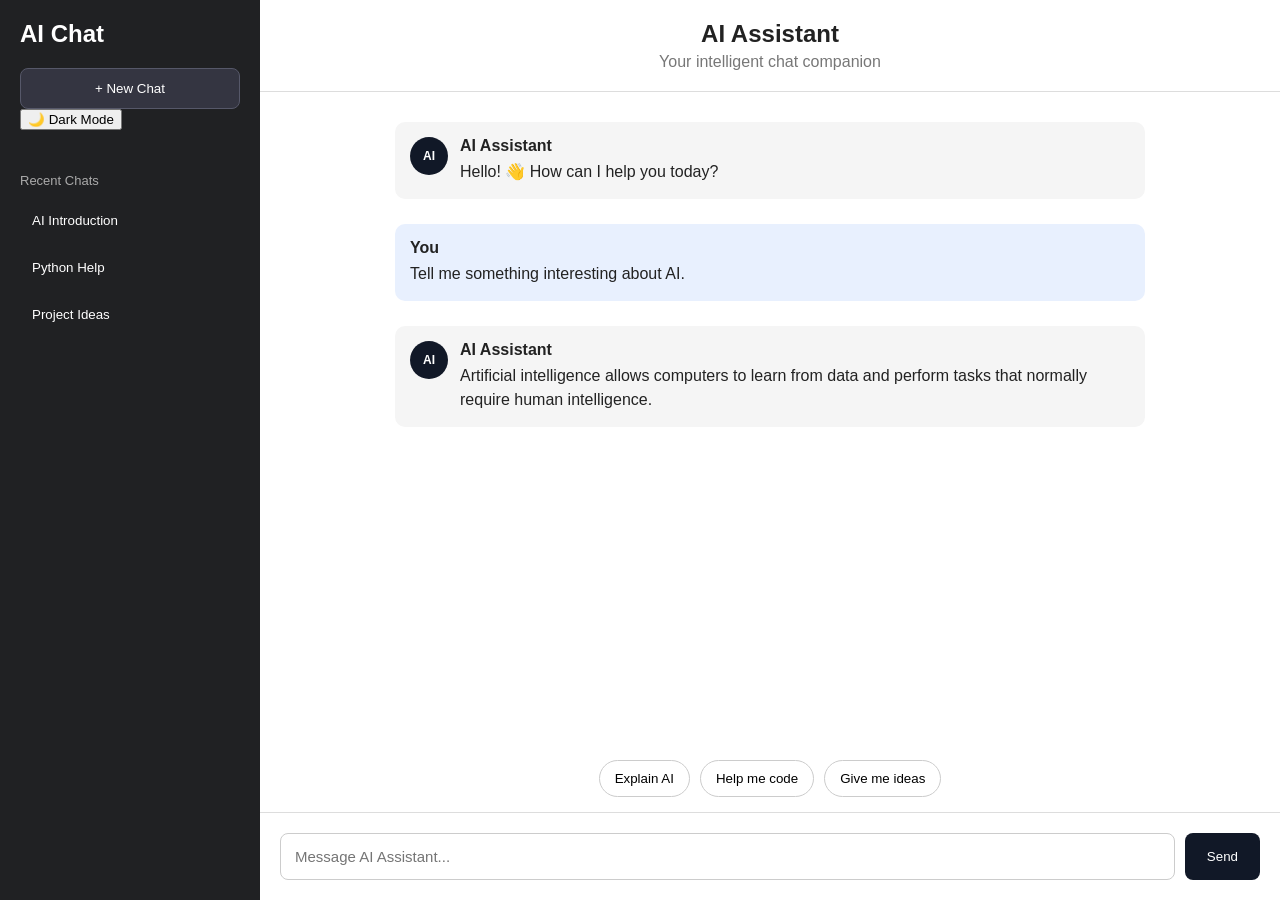
==== index.html @ 5693804c "Complete AI Chat Interface" ====
<!DOCTYPE html>
<html lang="en">
<head>
    <meta charset="UTF-8">
    <meta name="viewport" content="width=device-width, initial-scale=1.0">
    <title>AI Chat Interface</title>
    <link rel="stylesheet" href="style.css">
</head>

<body>

    <div class="app">

        <!-- Sidebar -->
        <aside class="sidebar">
            <div class="sidebar-header">
    <h2>AI Chat</h2>
    <button class="new-chat">+ New Chat</button>
    <button class="theme-button">🌙 Dark Mode</button>
     </div>

            <div class="chat-history">
                <p class="history-title">Recent Chats</p>

                <button class="history-item">AI Introduction</button>
                <button class="history-item">Python Help</button>
                <button class="history-item">Project Ideas</button>
            </div>
        </aside>

        <!-- Main Chat Area -->
        <main class="chat-area">

            <header class="chat-header">
                <h1>AI Assistant</h1>
                <p>Your intelligent chat companion</p>
            </header>

            <section class="messages">

                <div class="message assistant">
                    <div class="avatar">AI</div>
                    <div class="message-content">
                        <strong>AI Assistant</strong>
                        <p>Hello! 👋 How can I help you today?</p>
                    </div>
                </div>

                <div class="message user">
                    <div class="message-content">
                        <strong>You</strong>
                        <p>Tell me something interesting about AI.</p>
                    </div>
                </div>

                <div class="message assistant">
                    <div class="avatar">AI</div>
                    <div class="message-content">
                        <strong>AI Assistant</strong>
                        <p>Artificial intelligence allows computers to learn from data and perform tasks that normally require human intelligence.</p>
                    </div>
                </div>

            </section>

            <!-- Suggested Prompts -->
            <div class="suggestions">
                <button>Explain AI</button>
                <button>Help me code</button>
                <button>Give me ideas</button>
            </div>

            <!-- Input Area -->
            <div class="input-area">
                <input type="text" placeholder="Message AI Assistant...">
                <button class="send-button">Send</button>
            </div>

        </main>

    </div>
<script src="script.js"></script>
</body>
</html>
---- style.css ----
* {
    box-sizing: border-box;
}

body {
    margin: 0;
    font-family: Arial, sans-serif;
    background: #f5f7fb;
    color: #222;
}

.app {
    display: flex;
    height: 100vh;
}

/* Sidebar */
.sidebar {
    width: 260px;
    background: #202123;
    color: white;
    padding: 20px;
    display: flex;
    flex-direction: column;
}

.sidebar-header h2 {
    margin-top: 0;
}

.new-chat {
    width: 100%;
    padding: 12px;
    background: #343541;
    color: white;
    border: 1px solid #565869;
    border-radius: 8px;
    cursor: pointer;
}

.chat-history {
    margin-top: 30px;
}

.history-title {
    color: #aaa;
    font-size: 13px;
}

.history-item {
    width: 100%;
    padding: 12px;
    margin-bottom: 8px;
    text-align: left;
    background: transparent;
    color: white;
    border: none;
    border-radius: 6px;
    cursor: pointer;
}

.history-item:hover {
    background: #343541;
}

/* Main Chat Area */
.chat-area {
    flex: 1;
    display: flex;
    flex-direction: column;
    background: white;
}

.chat-header {
    padding: 20px;
    border-bottom: 1px solid #ddd;
    text-align: center;
}

.chat-header h1 {
    margin: 0;
    font-size: 24px;
}

.chat-header p {
    margin: 5px 0 0;
    color: #777;
}

/* Messages */
.messages {
    flex: 1;
    padding: 30px;
    overflow-y: auto;
}

.message {
    display: flex;
    gap: 12px;
    max-width: 750px;
    margin: 0 auto 25px;
    padding: 15px;
    border-radius: 10px;
}

.message.assistant {
    background: #f5f5f5;
}

.message.user {
    background: #e8f0fe;
}

.avatar {
    width: 38px;
    height: 38px;
    background: #111827;
    color: white;
    border-radius: 50%;
    display: flex;
    align-items: center;
    justify-content: center;
    font-size: 12px;
    font-weight: bold;
}

.message-content {
    flex: 1;
}

.message-content strong {
    display: block;
    margin-bottom: 5px;
}

.message-content p {
    margin: 0;
    line-height: 1.5;
}

/* Suggestions */
.suggestions {
    display: flex;
    gap: 10px;
    justify-content: center;
    padding: 15px;
}

.suggestions button {
    padding: 10px 15px;
    border: 1px solid #ccc;
    background: white;
    border-radius: 20px;
    cursor: pointer;
}

.suggestions button:hover {
    background: #f0f0f0;
}

/* Input */
.input-area {
    display: flex;
    gap: 10px;
    padding: 20px;
    border-top: 1px solid #ddd;
}

.input-area input {
    flex: 1;
    padding: 14px;
    border: 1px solid #ccc;
    border-radius: 8px;
    font-size: 15px;
}

.send-button {
    padding: 14px 22px;
    background: #111827;
    color: white;
    border: none;
    border-radius: 8px;
    cursor: pointer;
}

.send-button:hover {
    background: #374151;
}

/* Mobile */
@media (max-width: 700px) {
    .sidebar {
        width: 200px;
    }

    .suggestions {
        flex-wrap: wrap;
    }
}
.dark-mode {
    background: #111827;
    color: #f9fafb;
}

.dark-mode .chat-area {
    background: #111827;
}

.dark-mode .chat-header {
    border-bottom-color: #374151;
}

.dark-mode .chat-header p {
    color: #9ca3af;
}

.dark-mode .message.assistant {
    background: #1f2937;
}

.dark-mode .message.user {
    background: #374151;
}

.dark-mode .suggestions button {
    background: #1f2937;
    color: white;
    border-color: #4b5563;
}

.dark-mode .input-area {
    border-top-color: #374151;
}

.dark-mode .input-area input {
    background: #1f2937;
    color: white;
    border-color: #4b5563;
}

.dark-mode .input-area input::placeholder {
    color: #9ca3af;
}
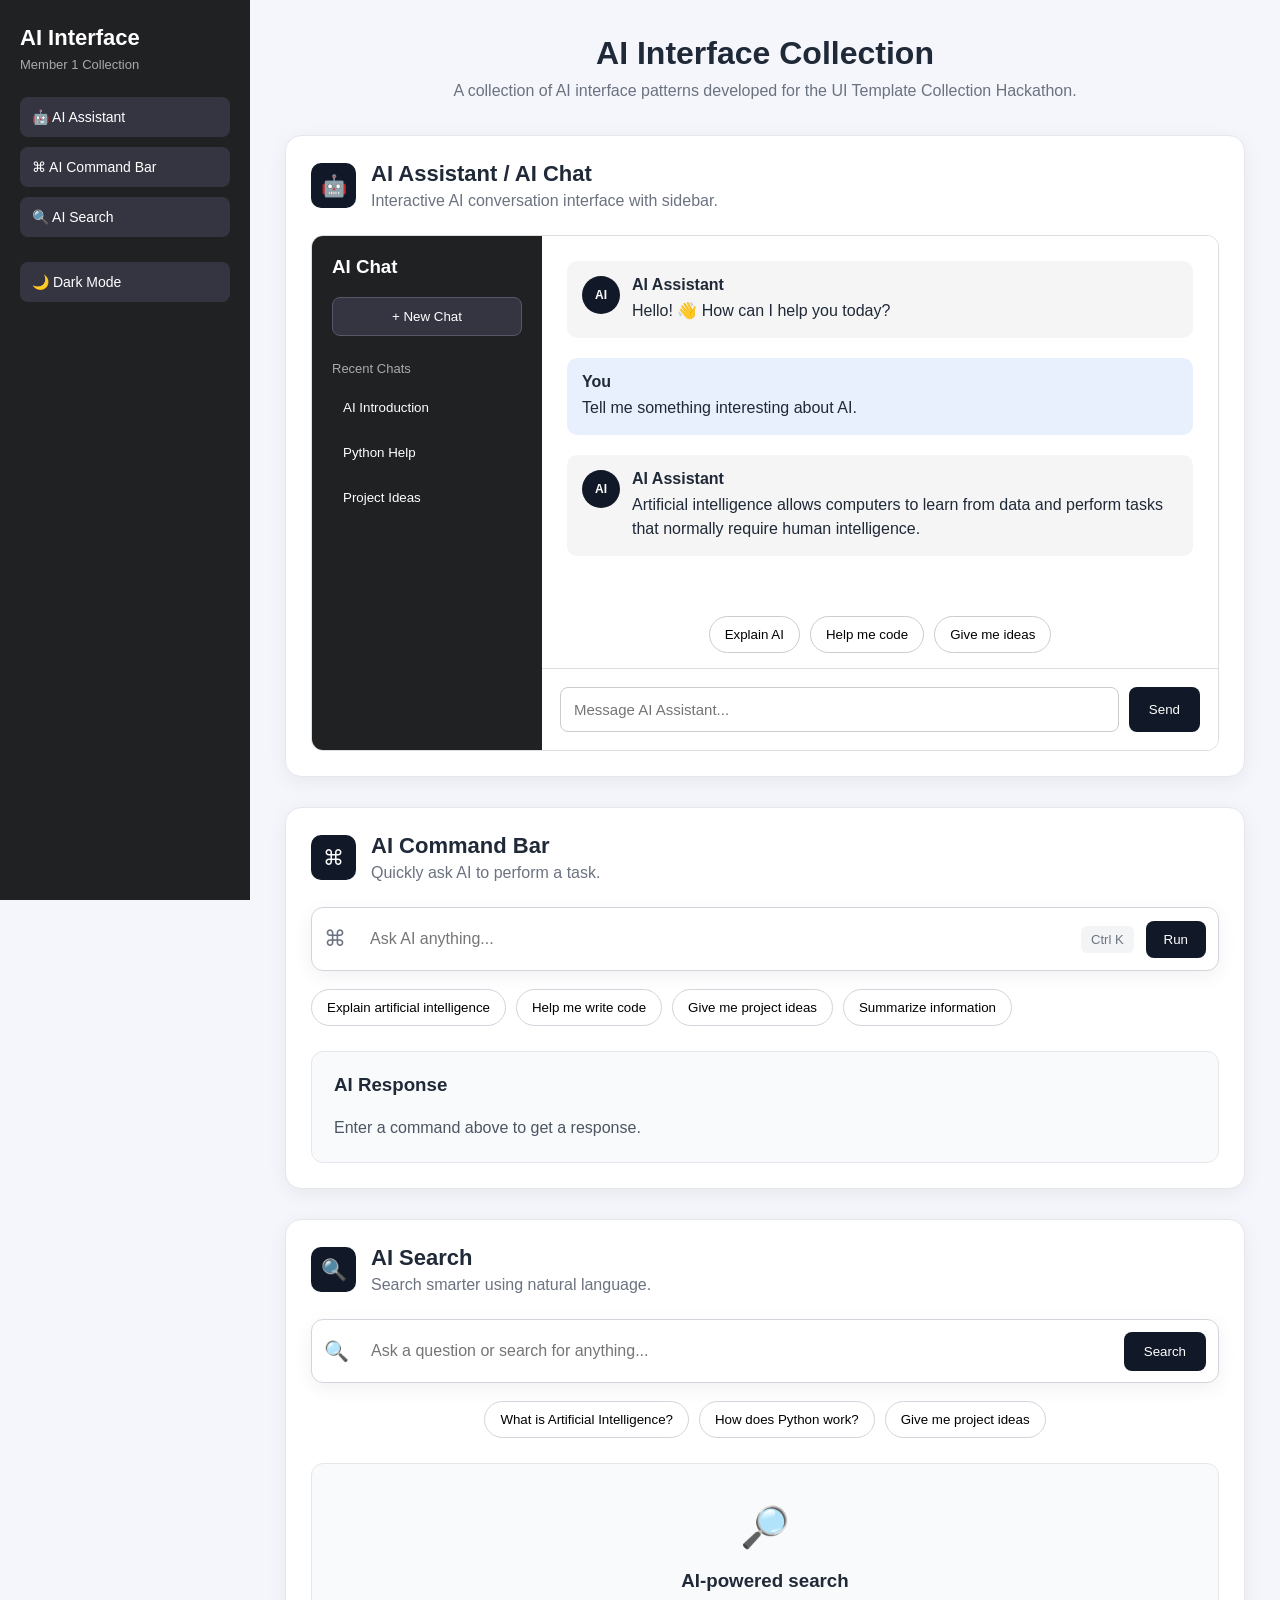
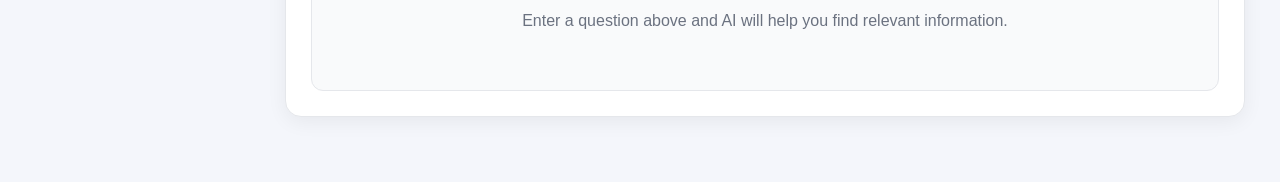
==== commit a7a721b0: "Combine Member 1 AI interfaces into one page" ====
--- a/index.html
+++ b/index.html
@@ -3,82 +3,378 @@
 <head>
     <meta charset="UTF-8">
     <meta name="viewport" content="width=device-width, initial-scale=1.0">
-    <title>AI Chat Interface</title>
+    <title>AI Interface Collection</title>
     <link rel="stylesheet" href="style.css">
 </head>
 
 <body>
 
-    <div class="app">
+    <div class="dashboard">
 
         <!-- Sidebar -->
         <aside class="sidebar">
+
             <div class="sidebar-header">
-    <h2>AI Chat</h2>
-    <button class="new-chat">+ New Chat</button>
-    <button class="theme-button">🌙 Dark Mode</button>
-     </div>
-
-            <div class="chat-history">
-                <p class="history-title">Recent Chats</p>
-
-                <button class="history-item">AI Introduction</button>
-                <button class="history-item">Python Help</button>
-                <button class="history-item">Project Ideas</button>
+                <h2>AI Interface</h2>
+                <p>Member 1 Collection</p>
             </div>
+
+            <nav class="navigation">
+                <button onclick="showSection('chat-section')">
+                    🤖 AI Assistant
+                </button>
+
+                <button onclick="showSection('command-section')">
+                    ⌘ AI Command Bar
+                </button>
+
+                <button onclick="showSection('search-section')">
+                    🔍 AI Search
+                </button>
+            </nav>
+
+            <button class="theme-button">
+                🌙 Dark Mode
+            </button>
+
         </aside>
 
-        <!-- Main Chat Area -->
-        <main class="chat-area">
-
-            <header class="chat-header">
-                <h1>AI Assistant</h1>
-                <p>Your intelligent chat companion</p>
+
+        <!-- Main Content -->
+        <main class="main-content">
+
+            <header class="page-header">
+                <h1>AI Interface Collection</h1>
+                <p>
+                    A collection of AI interface patterns developed for the UI Template Collection Hackathon.
+                </p>
             </header>
 
-            <section class="messages">
-
-                <div class="message assistant">
-                    <div class="avatar">AI</div>
-                    <div class="message-content">
-                        <strong>AI Assistant</strong>
-                        <p>Hello! 👋 How can I help you today?</p>
-                    </div>
-                </div>
-
-                <div class="message user">
-                    <div class="message-content">
-                        <strong>You</strong>
-                        <p>Tell me something interesting about AI.</p>
-                    </div>
-                </div>
-
-                <div class="message assistant">
-                    <div class="avatar">AI</div>
-                    <div class="message-content">
-                        <strong>AI Assistant</strong>
-                        <p>Artificial intelligence allows computers to learn from data and perform tasks that normally require human intelligence.</p>
-                    </div>
+
+            <!-- ========================= -->
+            <!-- AI CHAT / AI ASSISTANT -->
+            <!-- ========================= -->
+
+            <section id="chat-section" class="interface-section">
+
+                <div class="section-title">
+                    <span class="section-icon">🤖</span>
+
+                    <div>
+                        <h2>AI Assistant / AI Chat</h2>
+                        <p>Interactive AI conversation interface with sidebar.</p>
+                    </div>
+                </div>
+
+
+                <div class="chat-container">
+
+                    <!-- Chat Sidebar -->
+
+                    <aside class="chat-sidebar">
+
+                        <h3>AI Chat</h3>
+
+                        <button class="new-chat">
+                            + New Chat
+                        </button>
+
+                        <p class="history-title">
+                            Recent Chats
+                        </p>
+
+                        <button class="history-item">
+                            AI Introduction
+                        </button>
+
+                        <button class="history-item">
+                            Python Help
+                        </button>
+
+                        <button class="history-item">
+                            Project Ideas
+                        </button>
+
+                    </aside>
+
+
+                    <!-- Chat Area -->
+
+                    <div class="chat-area">
+
+                        <div class="messages">
+
+                            <div class="message assistant">
+
+                                <div class="avatar">
+                                    AI
+                                </div>
+
+                                <div class="message-content">
+                                    <strong>AI Assistant</strong>
+
+                                    <p>
+                                        Hello! 👋 How can I help you today?
+                                    </p>
+                                </div>
+
+                            </div>
+
+
+                            <div class="message user">
+
+                                <div class="message-content">
+                                    <strong>You</strong>
+
+                                    <p>
+                                        Tell me something interesting about AI.
+                                    </p>
+                                </div>
+
+                            </div>
+
+
+                            <div class="message assistant">
+
+                                <div class="avatar">
+                                    AI
+                                </div>
+
+                                <div class="message-content">
+
+                                    <strong>AI Assistant</strong>
+
+                                    <p>
+                                        Artificial intelligence allows computers
+                                        to learn from data and perform tasks that
+                                        normally require human intelligence.
+                                    </p>
+
+                                </div>
+
+                            </div>
+
+                        </div>
+
+
+                        <!-- Chat Suggestions -->
+
+                        <div class="suggestions">
+
+                            <button>
+                                Explain AI
+                            </button>
+
+                            <button>
+                                Help me code
+                            </button>
+
+                            <button>
+                                Give me ideas
+                            </button>
+
+                        </div>
+
+
+                        <!-- Chat Input -->
+
+                        <div class="input-area">
+
+                            <input
+                                type="text"
+                                placeholder="Message AI Assistant..."
+                            >
+
+                            <button class="send-button">
+                                Send
+                            </button>
+
+                        </div>
+
+                    </div>
+
                 </div>
 
             </section>
 
-            <!-- Suggested Prompts -->
-            <div class="suggestions">
-                <button>Explain AI</button>
-                <button>Help me code</button>
-                <button>Give me ideas</button>
-            </div>
-
-            <!-- Input Area -->
-            <div class="input-area">
-                <input type="text" placeholder="Message AI Assistant...">
-                <button class="send-button">Send</button>
-            </div>
+
+            <!-- ========================= -->
+            <!-- AI COMMAND BAR -->
+            <!-- ========================= -->
+
+            <section id="command-section" class="interface-section">
+
+                <div class="section-title">
+
+                    <span class="section-icon">
+                        ⌘
+                    </span>
+
+                    <div>
+
+                        <h2>AI Command Bar</h2>
+
+                        <p>
+                            Quickly ask AI to perform a task.
+                        </p>
+
+                    </div>
+
+                </div>
+
+
+                <div class="command-box">
+
+                    <span class="command-icon">
+                        ⌘
+                    </span>
+
+                    <input
+                        type="text"
+                        id="commandInput"
+                        placeholder="Ask AI anything..."
+                        autocomplete="off"
+                    >
+
+                    <span class="shortcut">
+                        Ctrl K
+                    </span>
+
+                    <button id="runButton">
+                        Run
+                    </button>
+
+                </div>
+
+
+                <div class="command-suggestions">
+
+                    <button class="command-suggestion">
+                        Explain artificial intelligence
+                    </button>
+
+                    <button class="command-suggestion">
+                        Help me write code
+                    </button>
+
+                    <button class="command-suggestion">
+                        Give me project ideas
+                    </button>
+
+                    <button class="command-suggestion">
+                        Summarize information
+                    </button>
+
+                </div>
+
+
+                <div id="responseBox" class="response-box">
+
+                    <h3>
+                        AI Response
+                    </h3>
+
+                    <p>
+                        Enter a command above to get a response.
+                    </p>
+
+                </div>
+
+            </section>
+
+
+            <!-- ========================= -->
+            <!-- AI SEARCH -->
+            <!-- ========================= -->
+
+            <section id="search-section" class="interface-section">
+
+                <div class="section-title">
+
+                    <span class="section-icon">
+                        🔍
+                    </span>
+
+                    <div>
+
+                        <h2>AI Search</h2>
+
+                        <p>
+                            Search smarter using natural language.
+                        </p>
+
+                    </div>
+
+                </div>
+
+
+                <div class="search-box">
+
+                    <span class="search-icon">
+                        🔍
+                    </span>
+
+                    <input
+                        type="text"
+                        id="searchInput"
+                        placeholder="Ask a question or search for anything..."
+                        autocomplete="off"
+                    >
+
+                    <button id="searchButton">
+                        Search
+                    </button>
+
+                </div>
+
+
+                <div class="quick-searches">
+
+                    <button class="quick-button">
+                        What is Artificial Intelligence?
+                    </button>
+
+                    <button class="quick-button">
+                        How does Python work?
+                    </button>
+
+                    <button class="quick-button">
+                        Give me project ideas
+                    </button>
+
+                </div>
+
+
+                <div id="results" class="results">
+
+                    <div class="result-placeholder">
+
+                        <div class="large-icon">
+                            🔎
+                        </div>
+
+                        <h3>
+                            AI-powered search
+                        </h3>
+
+                        <p>
+                            Enter a question above and AI will help you
+                            find relevant information.
+                        </p>
+
+                    </div>
+
+                </div>
+
+            </section>
+
 
         </main>
 
     </div>
-<script src="script.js"></script>
+
+
+    <script src="script.js"></script>
+
 </body>
 </html>
--- a/style.css
+++ b/style.css
@@ -5,32 +5,163 @@
 body {
     margin: 0;
     font-family: Arial, sans-serif;
-    background: #f5f7fb;
-    color: #222;
-}
-
-.app {
-    display: flex;
-    height: 100vh;
-}
-
-/* Sidebar */
+    background: #f4f6fb;
+    color: #1f2937;
+}
+
+.dashboard {
+    display: flex;
+    min-height: 100vh;
+}
+
+/* =========================
+   MAIN SIDEBAR
+========================= */
+
 .sidebar {
-    width: 260px;
+    width: 250px;
+    min-height: 100vh;
+    padding: 25px 20px;
     background: #202123;
     color: white;
+    position: sticky;
+    top: 0;
+    align-self: flex-start;
+}
+
+.sidebar-header h2 {
+    margin: 0;
+    font-size: 22px;
+}
+
+.sidebar-header p {
+    margin: 6px 0 25px;
+    color: #aaa;
+    font-size: 13px;
+}
+
+.navigation {
+    display: flex;
+    flex-direction: column;
+    gap: 10px;
+}
+
+.navigation button,
+.theme-button {
+    width: 100%;
+    padding: 12px;
+    border: none;
+    border-radius: 8px;
+    background: #343541;
+    color: white;
+    text-align: left;
+    cursor: pointer;
+    font-size: 14px;
+}
+
+.navigation button:hover,
+.theme-button:hover {
+    background: #4a4b57;
+}
+
+.theme-button {
+    margin-top: 25px;
+}
+
+/* =========================
+   MAIN CONTENT
+========================= */
+
+.main-content {
+    flex: 1;
+    padding: 35px;
+    max-width: 1400px;
+    margin: 0 auto;
+}
+
+.page-header {
+    text-align: center;
+    margin-bottom: 35px;
+}
+
+.page-header h1 {
+    margin: 0;
+    font-size: 32px;
+}
+
+.page-header p {
+    margin-top: 10px;
+    color: #6b7280;
+}
+
+/* =========================
+   INTERFACE SECTIONS
+========================= */
+
+.interface-section {
+    background: white;
+    border: 1px solid #e5e7eb;
+    border-radius: 16px;
+    padding: 25px;
+    margin-bottom: 30px;
+    box-shadow: 0 5px 20px rgba(0, 0, 0, 0.06);
+}
+
+.section-title {
+    display: flex;
+    align-items: center;
+    gap: 15px;
+    margin-bottom: 25px;
+}
+
+.section-icon {
+    width: 45px;
+    height: 45px;
+    display: flex;
+    align-items: center;
+    justify-content: center;
+    background: #111827;
+    color: white;
+    border-radius: 10px;
+    font-size: 21px;
+}
+
+.section-title h2 {
+    margin: 0;
+    font-size: 22px;
+}
+
+.section-title p {
+    margin: 5px 0 0;
+    color: #6b7280;
+}
+
+/* =========================
+   AI CHAT
+========================= */
+
+.chat-container {
+    display: flex;
+    min-height: 500px;
+    border: 1px solid #ddd;
+    border-radius: 12px;
+    overflow: hidden;
+}
+
+.chat-sidebar {
+    width: 230px;
     padding: 20px;
-    display: flex;
-    flex-direction: column;
-}
-
-.sidebar-header h2 {
+    background: #202123;
+    color: white;
+}
+
+.chat-sidebar h3 {
     margin-top: 0;
 }
 
 .new-chat {
     width: 100%;
-    padding: 12px;
+    padding: 11px;
     background: #343541;
     color: white;
     border: 1px solid #565869;
@@ -38,24 +169,25 @@
     cursor: pointer;
 }
 
-.chat-history {
-    margin-top: 30px;
+.new-chat:hover {
+    background: #4a4b57;
 }
 
 .history-title {
+    margin-top: 25px;
     color: #aaa;
     font-size: 13px;
 }
 
 .history-item {
     width: 100%;
-    padding: 12px;
+    padding: 11px;
     margin-bottom: 8px;
-    text-align: left;
     background: transparent;
     color: white;
     border: none;
     border-radius: 6px;
+    text-align: left;
     cursor: pointer;
 }
 
@@ -63,7 +195,6 @@
     background: #343541;
 }
 
-/* Main Chat Area */
 .chat-area {
     flex: 1;
     display: flex;
@@ -71,26 +202,9 @@
     background: white;
 }
 
-.chat-header {
-    padding: 20px;
-    border-bottom: 1px solid #ddd;
-    text-align: center;
-}
-
-.chat-header h1 {
-    margin: 0;
-    font-size: 24px;
-}
-
-.chat-header p {
-    margin: 5px 0 0;
-    color: #777;
-}
-
-/* Messages */
 .messages {
     flex: 1;
-    padding: 30px;
+    padding: 25px;
     overflow-y: auto;
 }
 
@@ -98,7 +212,7 @@
     display: flex;
     gap: 12px;
     max-width: 750px;
-    margin: 0 auto 25px;
+    margin: 0 auto 20px;
     padding: 15px;
     border-radius: 10px;
 }
@@ -114,12 +228,13 @@
 .avatar {
     width: 38px;
     height: 38px;
-    background: #111827;
-    color: white;
-    border-radius: 50%;
+    flex-shrink: 0;
     display: flex;
     align-items: center;
     justify-content: center;
+    background: #111827;
+    color: white;
+    border-radius: 50%;
     font-size: 12px;
     font-weight: bold;
 }
@@ -138,18 +253,18 @@
     line-height: 1.5;
 }
 
-/* Suggestions */
 .suggestions {
     display: flex;
+    justify-content: center;
+    flex-wrap: wrap;
     gap: 10px;
-    justify-content: center;
     padding: 15px;
 }
 
 .suggestions button {
     padding: 10px 15px;
+    background: white;
     border: 1px solid #ccc;
-    background: white;
     border-radius: 20px;
     cursor: pointer;
 }
@@ -158,24 +273,23 @@
     background: #f0f0f0;
 }
 
-/* Input */
 .input-area {
     display: flex;
     gap: 10px;
-    padding: 20px;
+    padding: 18px;
     border-top: 1px solid #ddd;
 }
 
 .input-area input {
     flex: 1;
-    padding: 14px;
+    padding: 13px;
     border: 1px solid #ccc;
     border-radius: 8px;
     font-size: 15px;
 }
 
 .send-button {
-    padding: 14px 22px;
+    padding: 13px 20px;
     background: #111827;
     color: white;
     border: none;
@@ -187,31 +301,202 @@
     background: #374151;
 }
 
-/* Mobile */
-@media (max-width: 700px) {
-    .sidebar {
-        width: 200px;
-    }
-
-    .suggestions {
-        flex-wrap: wrap;
-    }
-}
+/* =========================
+   AI COMMAND BAR
+========================= */
+
+.command-box {
+    display: flex;
+    align-items: center;
+    gap: 12px;
+    padding: 10px 12px;
+    background: white;
+    border: 1px solid #d1d5db;
+    border-radius: 12px;
+    box-shadow: 0 5px 20px rgba(0, 0, 0, 0.06);
+}
+
+.command-icon {
+    font-size: 22px;
+    color: #6b7280;
+}
+
+.command-box input {
+    flex: 1;
+    border: none;
+    outline: none;
+    padding: 12px;
+    font-size: 16px;
+}
+
+.shortcut {
+    padding: 6px 10px;
+    background: #f3f4f6;
+    border-radius: 6px;
+    color: #6b7280;
+    font-size: 13px;
+}
+
+#runButton {
+    padding: 11px 18px;
+    background: #111827;
+    color: white;
+    border: none;
+    border-radius: 8px;
+    cursor: pointer;
+}
+
+#runButton:hover {
+    background: #374151;
+}
+
+.command-suggestions {
+    display: flex;
+    flex-wrap: wrap;
+    gap: 10px;
+    margin-top: 18px;
+}
+
+.command-suggestion {
+    padding: 10px 15px;
+    background: white;
+    border: 1px solid #d1d5db;
+    border-radius: 20px;
+    cursor: pointer;
+}
+
+.command-suggestion:hover {
+    background: #f3f4f6;
+}
+
+.response-box {
+    margin-top: 25px;
+    padding: 22px;
+    background: #f9fafb;
+    border: 1px solid #e5e7eb;
+    border-radius: 12px;
+}
+
+.response-box h3 {
+    margin-top: 0;
+}
+
+.response-box p {
+    margin-bottom: 0;
+    line-height: 1.6;
+    color: #4b5563;
+}
+
+/* =========================
+   AI SEARCH
+========================= */
+
+.search-box {
+    display: flex;
+    align-items: center;
+    gap: 10px;
+    padding: 10px 12px;
+    background: white;
+    border: 1px solid #d1d5db;
+    border-radius: 12px;
+    box-shadow: 0 5px 20px rgba(0, 0, 0, 0.06);
+}
+
+.search-icon {
+    font-size: 20px;
+}
+
+.search-box input {
+    flex: 1;
+    border: none;
+    outline: none;
+    padding: 12px;
+    font-size: 16px;
+}
+
+#searchButton {
+    padding: 12px 20px;
+    background: #111827;
+    color: white;
+    border: none;
+    border-radius: 8px;
+    cursor: pointer;
+}
+
+#searchButton:hover {
+    background: #374151;
+}
+
+.quick-searches {
+    display: flex;
+    justify-content: center;
+    flex-wrap: wrap;
+    gap: 10px;
+    margin-top: 18px;
+}
+
+.quick-button {
+    padding: 10px 15px;
+    background: white;
+    border: 1px solid #d1d5db;
+    border-radius: 20px;
+    cursor: pointer;
+}
+
+.quick-button:hover {
+    background: #f3f4f6;
+}
+
+.results {
+    margin-top: 25px;
+}
+
+.result-placeholder {
+    text-align: center;
+    padding: 40px 20px;
+    background: #f9fafb;
+    border: 1px solid #e5e7eb;
+    border-radius: 12px;
+}
+
+.large-icon {
+    font-size: 40px;
+}
+
+.result-placeholder h3 {
+    margin-bottom: 8px;
+}
+
+.result-placeholder p {
+    color: #6b7280;
+    line-height: 1.6;
+}
+
+/* =========================
+   DARK MODE
+========================= */
+
 .dark-mode {
     background: #111827;
     color: #f9fafb;
 }
 
+.dark-mode .main-content {
+    background: #111827;
+}
+
+.dark-mode .page-header p,
+.dark-mode .section-title p {
+    color: #9ca3af;
+}
+
+.dark-mode .interface-section {
+    background: #1f2937;
+    border-color: #374151;
+}
+
 .dark-mode .chat-area {
     background: #111827;
-}
-
-.dark-mode .chat-header {
-    border-bottom-color: #374151;
-}
-
-.dark-mode .chat-header p {
-    color: #9ca3af;
 }
 
 .dark-mode .message.assistant {
@@ -222,7 +507,9 @@
     background: #374151;
 }
 
-.dark-mode .suggestions button {
+.dark-mode .suggestions button,
+.dark-mode .command-suggestion,
+.dark-mode .quick-button {
     background: #1f2937;
     color: white;
     border-color: #4b5563;
@@ -232,12 +519,121 @@
     border-top-color: #374151;
 }
 
-.dark-mode .input-area input {
+.dark-mode .input-area input,
+.dark-mode .command-box input,
+.dark-mode .search-box input {
     background: #1f2937;
     color: white;
+}
+
+.dark-mode .input-area input::placeholder,
+.dark-mode .command-box input::placeholder,
+.dark-mode .search-box input::placeholder {
+    color: #9ca3af;
+}
+
+.dark-mode .command-box,
+.dark-mode .search-box {
+    background: #1f2937;
     border-color: #4b5563;
 }
 
-.dark-mode .input-area input::placeholder {
-    color: #9ca3af;
+.dark-mode .response-box,
+.dark-mode .result-placeholder {
+    background: #111827;
+    border-color: #374151;
+}
+
+.dark-mode .response-box p,
+.dark-mode .result-placeholder p {
+    color: #d1d5db;
+}
+
+/* =========================
+   MOBILE
+========================= */
+
+@media (max-width: 900px) {
+
+    .dashboard {
+        flex-direction: column;
+    }
+
+    .sidebar {
+        width: 100%;
+        min-height: auto;
+        position: static;
+    }
+
+    .navigation {
+        flex-direction: row;
+        flex-wrap: wrap;
+    }
+
+    .navigation button {
+        flex: 1;
+        min-width: 150px;
+    }
+
+    .theme-button {
+        margin-top: 15px;
+    }
+
+    .main-content {
+        padding: 20px;
+    }
+
+    .chat-container {
+        flex-direction: column;
+    }
+
+    .chat-sidebar {
+        width: 100%;
+    }
+}
+
+@media (max-width: 600px) {
+
+    .main-content {
+        padding: 12px;
+    }
+
+    .interface-section {
+        padding: 15px;
+    }
+
+    .page-header h1 {
+        font-size: 25px;
+    }
+
+    .section-title h2 {
+        font-size: 19px;
+    }
+
+    .command-box,
+    .search-box {
+        flex-wrap: wrap;
+    }
+
+    .command-box input,
+    .search-box input {
+        min-width: 180px;
+    }
+
+    .shortcut {
+        display: none;
+    }
+
+    #runButton,
+    #searchButton {
+        width: 100%;
+    }
+
+    .input-area {
+        flex-direction: column;
+    }
+
+    .send-button {
+        width: 100%;
+    }
 }
